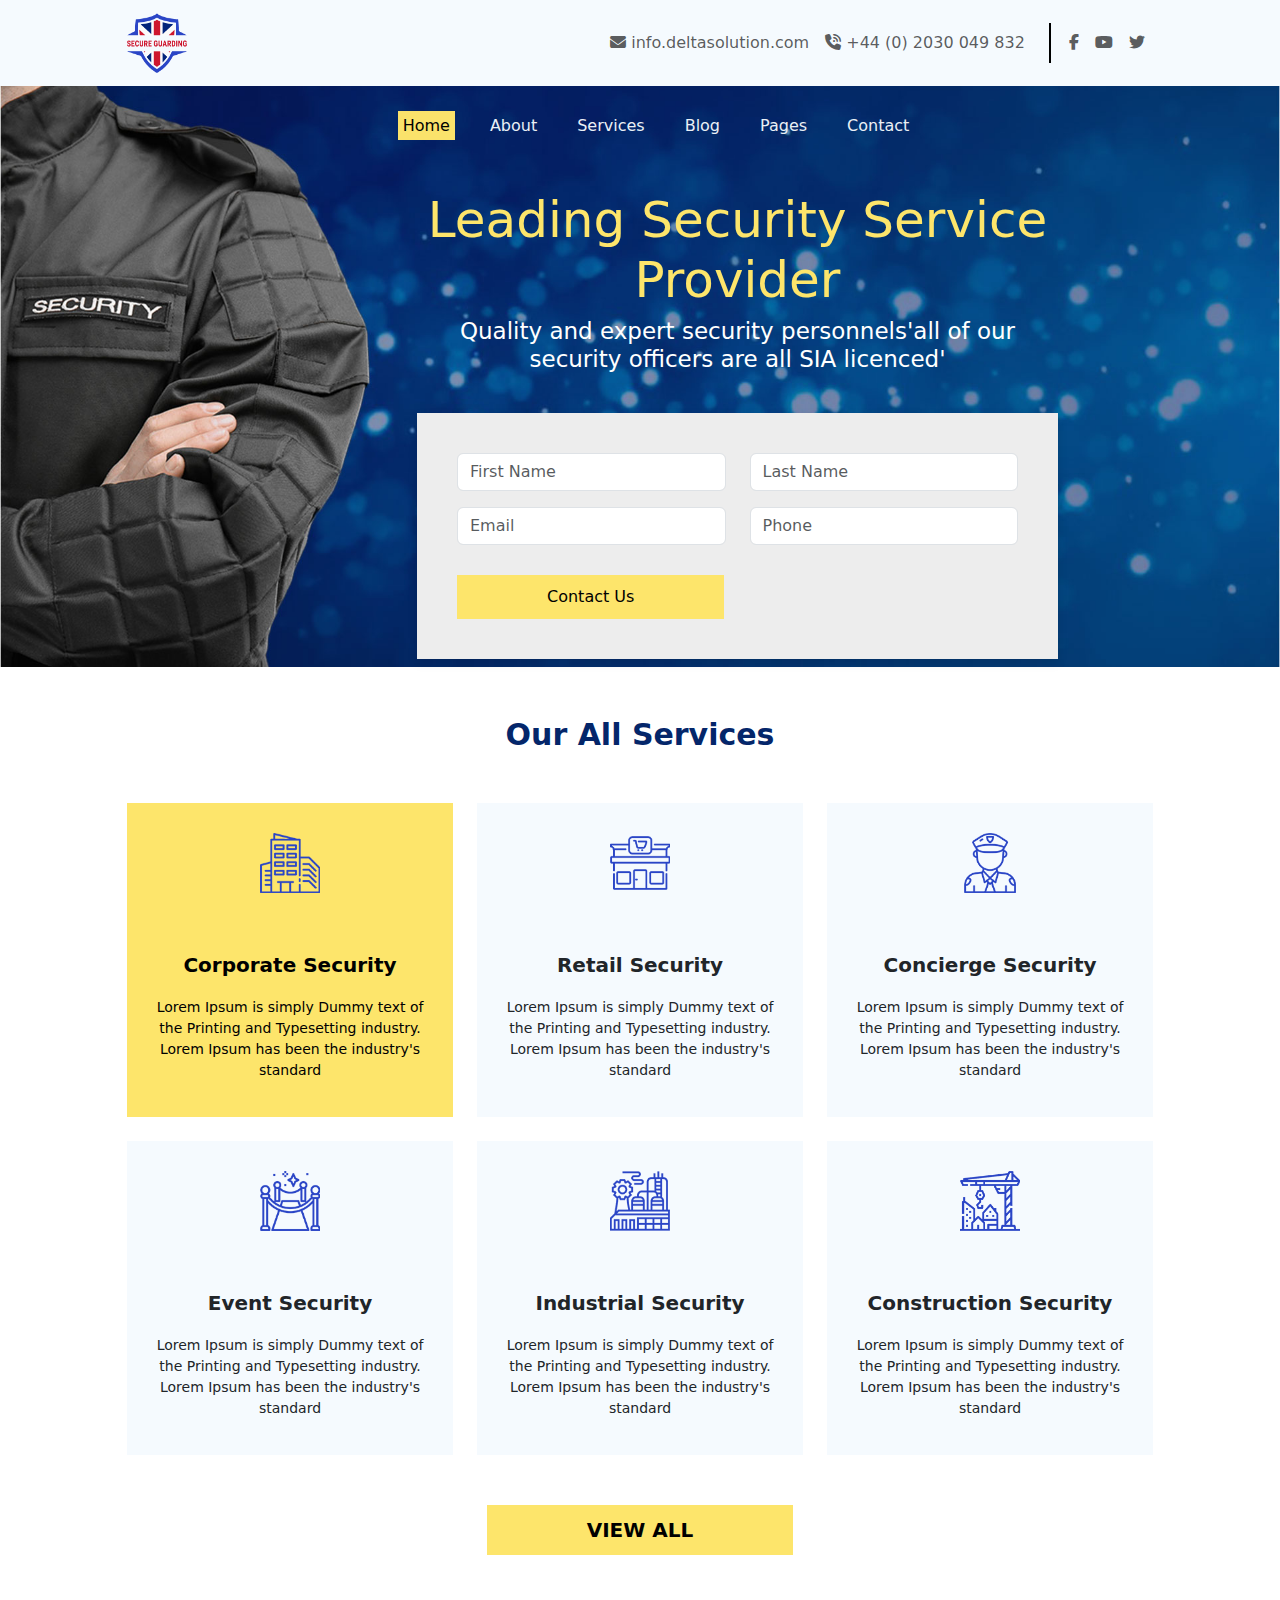
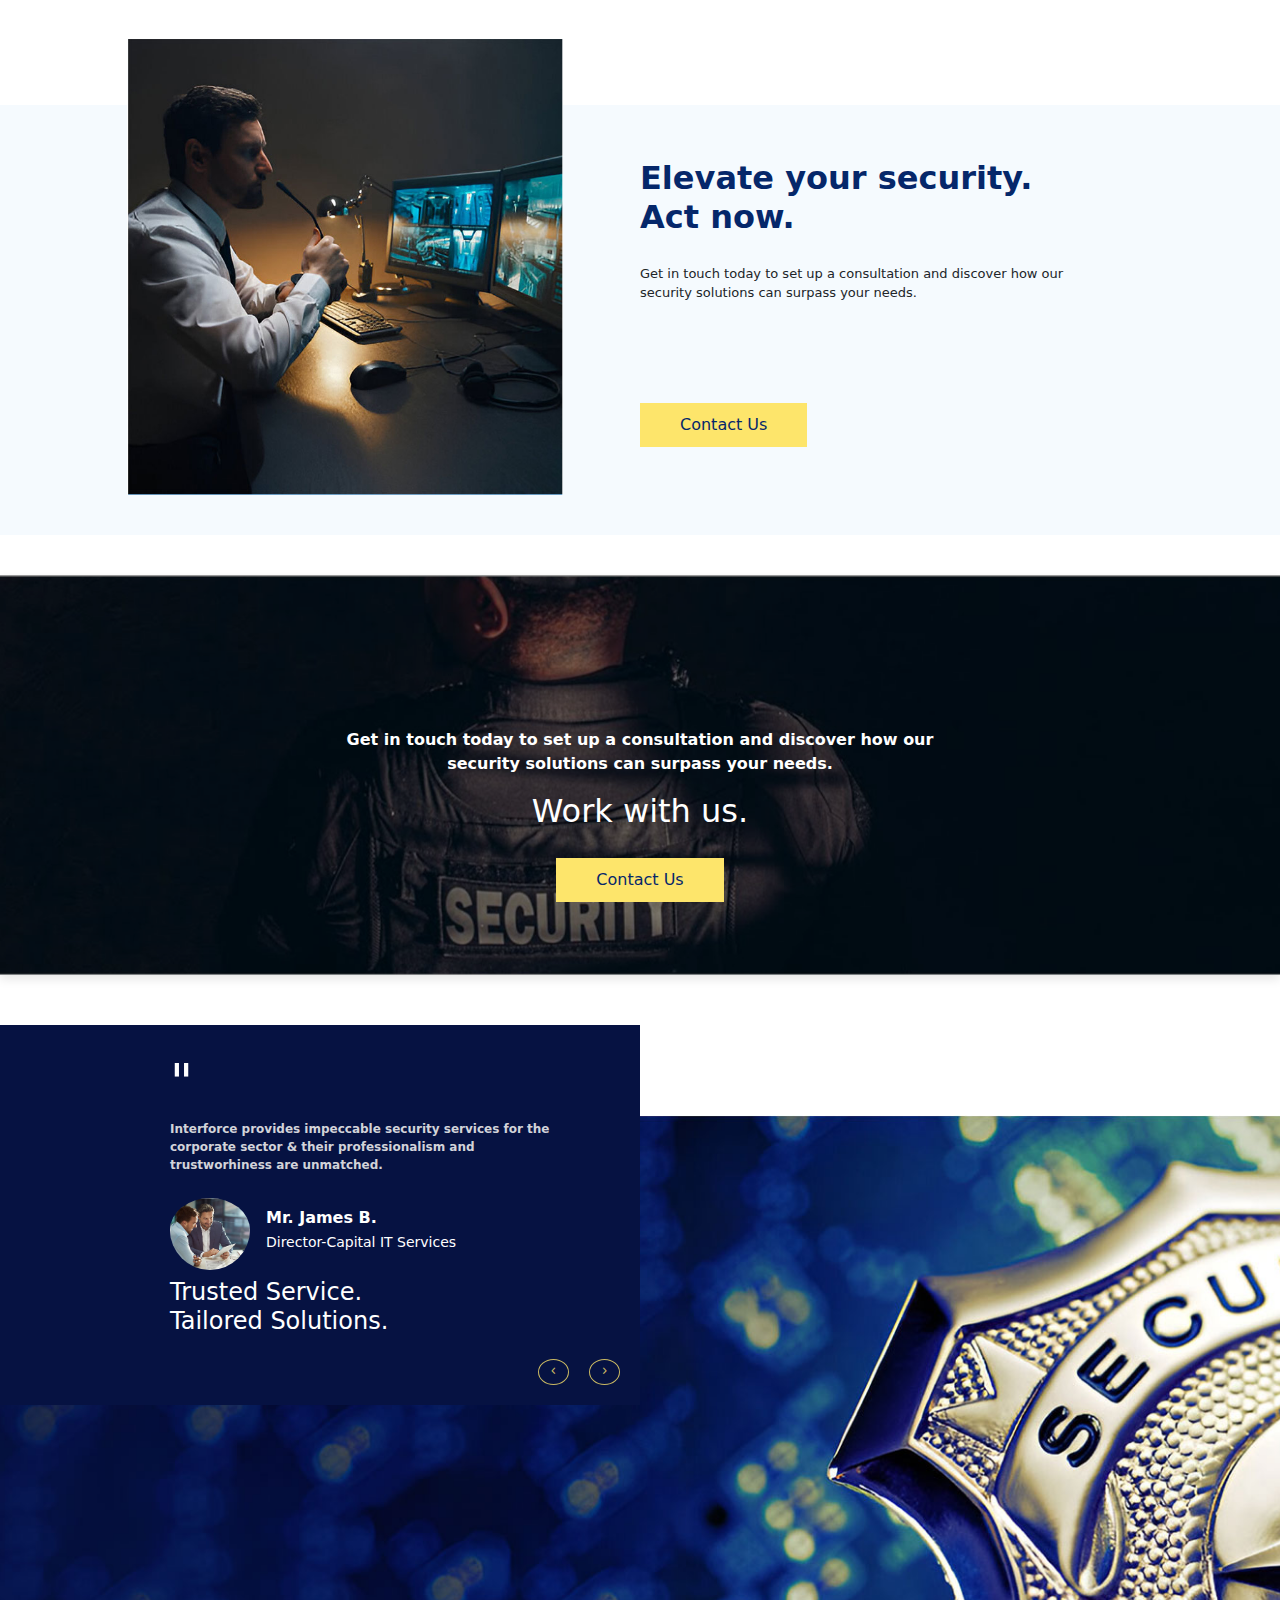
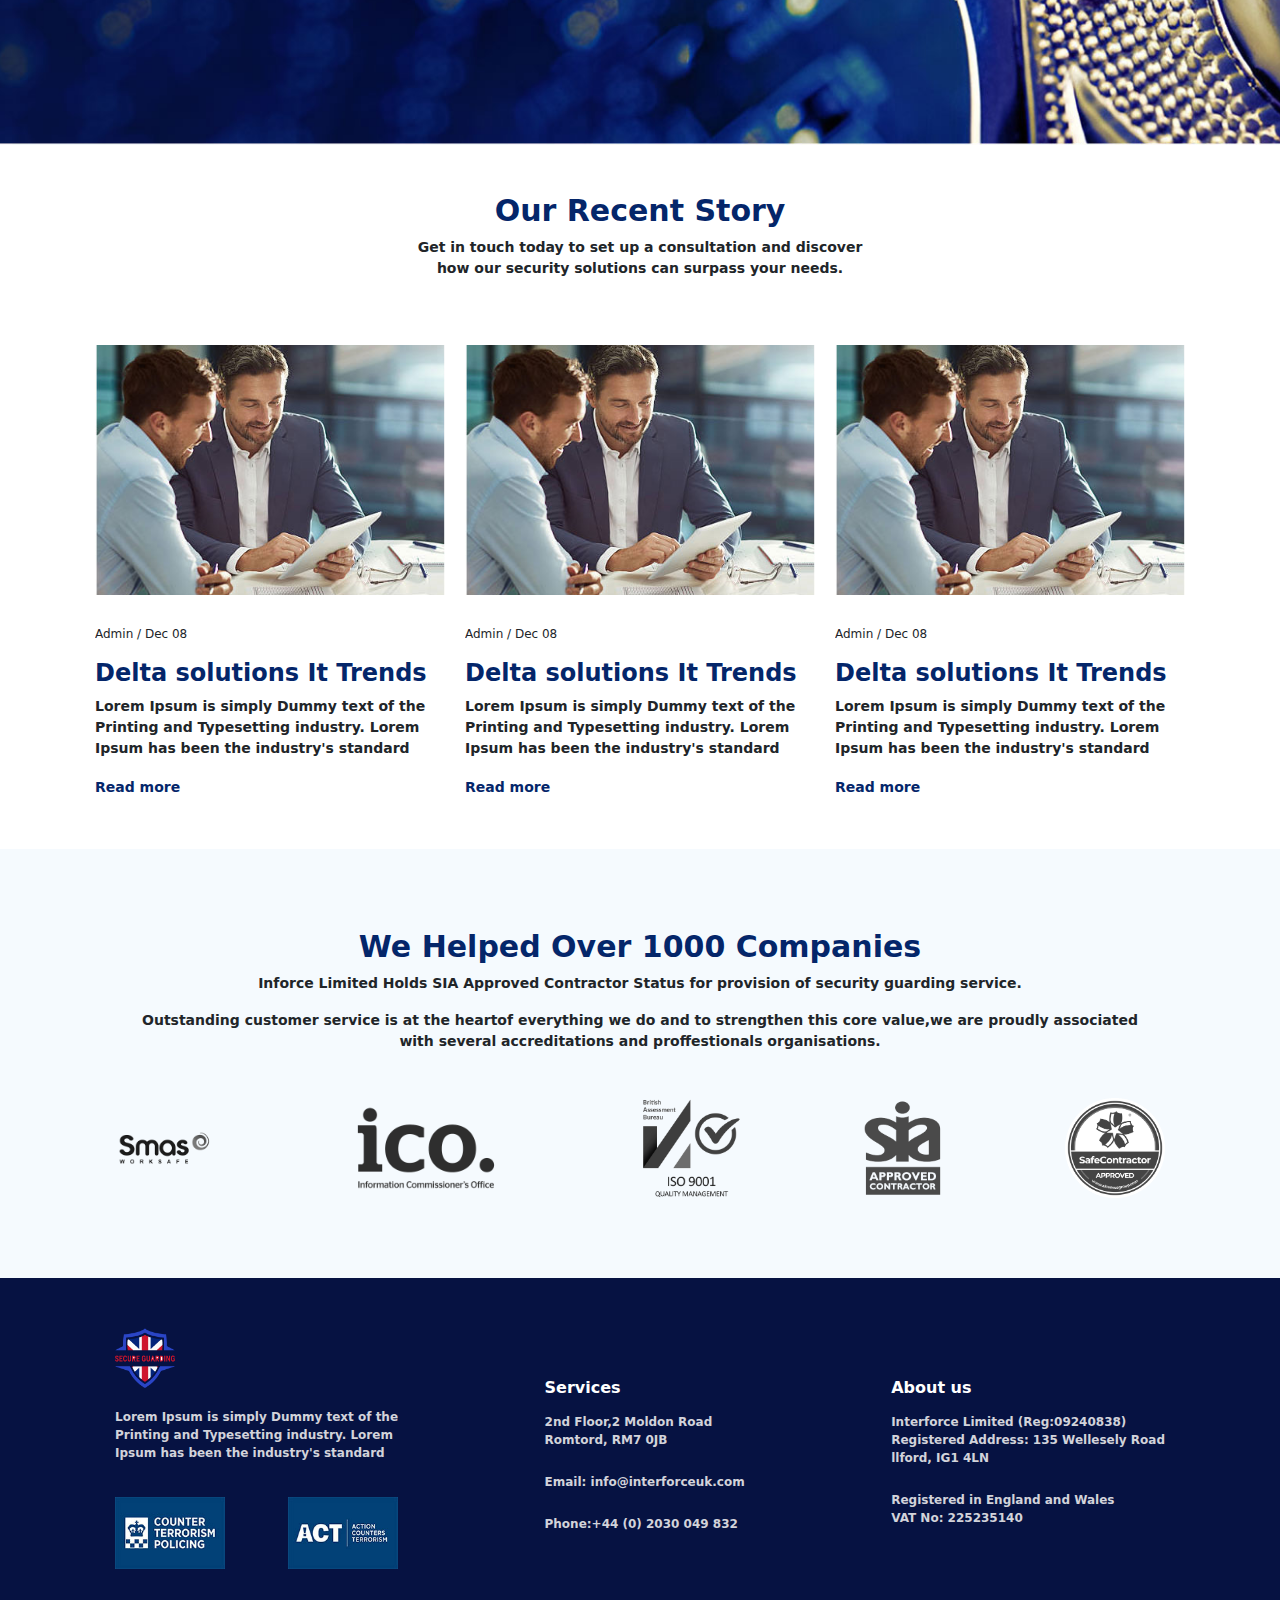
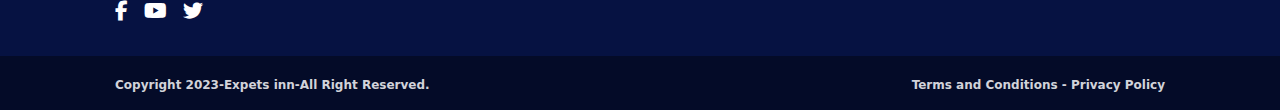
==== index.html @ 8d7f753b "Add files via upload" ====
<!DOCTYPE html>
<html lang="en">
<head>
    <meta charset="UTF-8">
    <meta name="viewport" content="width=device-width, initial-scale=1.0">
    <title>Centered Menu Navbar</title>
    <!-- Bootstrap CSS -->
    <link href="https://cdn.jsdelivr.net/npm/bootstrap@5.3.2/dist/css/bootstrap.min.css" rel="stylesheet">
    <!-- Font Awesome 6 CDN -->
    <link rel="stylesheet" href="https://cdnjs.cloudflare.com/ajax/libs/font-awesome/6.7.2/css/all.min.css" integrity="sha512-Evv84Mr4kqVGRNSgIGL/F/aIDqQb7xQ2vcrdIwxfjThSH8CSR7PBEakCr51Ck+w+/U6swU2Im1vVX0SVk9ABhg==" crossorigin="anonymous" referrerpolicy="no-referrer" />
    <link rel="stylesheet" href="security.css">

</head>
<body>
<div>
    <!-- ✅ 1st navbar with logo on the left and menu on the right -->
    <nav class="navbar navbar-expand-lg navbar-light " style="background-color: #F5FAFE;">
        <div class="container web-costum-container">
            <a class="navbar-brand" href="#">
                <img src="logo.png" alt="Logo" width="60" height="60">
            
            </a>

            <button class="navbar-toggler" type="button" data-bs-toggle="collapse" data-bs-target="#navbarRight"
                    aria-controls="navbarRight" aria-expanded="false" aria-label="Toggle navigation">
                <span class="navbar-toggler-icon"></span>
            </button>

            <div class="collapse navbar-collapse justify-content-end" id="navbarRight">
                <ul class="navbar-nav">
                    <li class="nav-item">
                        <a class="nav-link"><b><i class="fa fa-envelope"></i></b> info.deltasolution.com</a>
                    </li>
                    <li class="nav-item">
                        <a class="nav-link"><b><i class="fa-solid fa-phone-volume"></i></b> +44 (0) 2030 049 832</a>
                    </li>
                    <li class="nav-item">
                        <a class="nav-link" style="border-right:2px solid black;height:40px;"></a>
                    </li>
                    <li class="nav-item">
                        <a class="nav-link">&nbsp;&nbsp;<b><i class="fa-brands fa-facebook-f"></i></b></a>
                    </li>
                    <li class="nav-item">
                        <a class="nav-link"><b><i class="fa-brands fa-youtube"></i></b></a>
                    </li>
                    <li class="nav-item">
                        <a class="nav-link"><b><i class="fa-brands fa-twitter"></i></b></a>
                    </li>
                </ul>
            </div>
        </div>
    </nav>

    <!-- ✅ 2nd Navbar with center menu and custom spacing -->
    <div class="background">
        <nav class="navbar navbar-expand-lg custom-nav">
            <div class="container">
                <button class="navbar-toggler" type="button" data-bs-toggle="collapse" data-bs-target="#navbarCentered" 
                        aria-controls="navbarCentered" aria-expanded="false" aria-label="Toggle navigation">
                    <span class="navbar-toggler-icon"></span>
                </button>

                <div class="collapse navbar-collapse justify-content-center" id="navbarCentered">
                    <ul class="custom-navbar-nav d-flex flex-row">
                        <li class="custom-nav-item">
                            <a class="custom-nav-link active" href="#">Home</a>
                        </li>
                        <li class="custom-nav-item">
                            <a class="custom-nav-link" href="#">About</a>
                        </li>
                        <li class="custom-nav-item">
                            <a class="custom-nav-link" href="#">Services</a>
                        </li>
                        <li class="custom-nav-item">
                            <a class="custom-nav-link" href="#">Blog</a>
                        </li>
                        <li class="custom-nav-item">
                            <a class="custom-nav-link" href="#">Pages</a>
                        </li>
                        <li class="custom-nav-item">
                            <a class="custom-nav-link" href="#">Contact</a>
                        </li>
                    </ul>
                </div>
            </div>
        </nav>

        
        <div class="container py-2 ">
            <div class="row align-items-center">
                <!-- 📩 Contact Us Form Section -->
                 <div class="col-lg-3">

                 </div>
                <div class="col-lg-7" style="margin-left: 50px;">
                    <div class="">
                        <h2 class="form-heading">Leading Security Service <br>Provider</h2>
                        <h4 class="form-sub-heading">Quality and expert security personnels'all of our<br> 
                        security officers are all SIA licenced'</h4>
                        <div class="form-container">
                            <form id="contactForm">
                                <div class="row mb-3">
                                    <div class="col-md-6">
                                        
                                        <input type="text" class="form-control" id="firstName" placeholder="First Name" required>
                                    </div>
                                    <div class="col-md-6">
                                        
                                        <input type="text" class="form-control" id="lastName" placeholder="Last Name" required>
                                    </div>
                                </div>
                                <div class="row mb-3">
                                    <div class="col-md-6">
                                        
                                        <input type="email" class="form-control" id="email" placeholder="Email" required>
                                    </div>
                                    <div class="col-md-6">
                                        
                                        <input type="tel" class="form-control" id="phone" placeholder="Phone" required>
                                    </div>
                                </div>
                                <div class="cont-btn">
                                    <button type="submit" class="cont-btn-inner">Contact Us</button>
                                </div>
                            </form>
                        </div>
                    </div>
                    
                    <!-- Bootstrap JS -->
                    <script src="https://cdn.jsdelivr.net/npm/bootstrap@5.3.2/dist/js/bootstrap.bundle.min.js"></script>
                    
                    <!-- 🏃 JavaScript for form functionality -->
                    <script>
                        document.getElementById('contactForm').addEventListener('submit', function(event) {
                            event.preventDefault(); // Prevent page reload
                            const firstName = document.getElementById('firstName').value;
                            const lastName = document.getElementById('lastName').value;
                            const email = document.getElementById('email').value;
                            const phone = document.getElementById('phone').value;
                    
                            // 🌟 Log form data (this simulates form submission)
                            console.log("Form Submitted ✅");
                            console.log(`Name: ${firstName} ${lastName}`);
                            console.log(`Email: ${email}`);
                            console.log(`Phone: ${phone}`);
                    
                            // 🎉 Show confirmation (you can replace this with real submission logic)
                            alert(`Thank you, ${firstName}! Your message has been received.`);
                            this.reset(); // Clear form fields after submission
                        });
                    </script> 

            </div>
            </div>
        </div>


    </div>

        



    <!-- service section  -->

<section>
    <div class="container pb-4 web-costum-container">
        <h3 class="serve-title"> Our All Services</h3>
        <div class="row g-4">
            <div class="col-md-4">
                <div class="service-card orange-card">
                    <div class="service-icon-wrapper">
                        <img src="corproate.png" class="service-icon wp-image-9392" width="512" height="512" srcset="" sizes="(max-width: 512px) 100vw, 512px">
                    </div>
                    <h3>Corporate Security</h3>
                    <p>Lorem Ipsum is simply Dummy text of the Printing and Typesetting industry. Lorem Ipsum has been the industry's standard </p>
                    
                </div>
            </div>
            <div class="col-md-4">
                <div class="service-card ">
                    <div class="service-icon-wrapper">
                        <img src="retail.png" class="service-icon wp-image-9380" width="512" height="512" srcset="" sizes="(max-width: 512px) 100vw, 512px">
                    </div>
                    <h3>Retail Security</h3>
                    <p>Lorem Ipsum is simply Dummy text of the Printing and Typesetting industry. Lorem Ipsum has been the industry's standard </p>
                    
                </div>
            </div>
            <div class="col-md-4">
                <div class="service-card">
                    <div class="service-icon-wrapper">
                        <img src="conceirge-security.png" class="service-icon wp-image-9399" width="512" height="512" srcset="" sizes="(max-width: 512px) 100vw, 512px">
                    </div>
                    <h3>Concierge Security</h3>
                    <p>Lorem Ipsum is simply Dummy text of the Printing and Typesetting industry. Lorem Ipsum has been the industry's standard </p>
                    
                </div>
            </div>
            <div class="col-md-4">
                <div class="service-card ">
                    <div class="service-icon-wrapper">
                        <img src="event-security.png" class="service-icon wp-image-9391" width="512" height="512" srcset="" sizes="(max-width: 512px) 100vw, 512px">
                    </div>
                    <h3>Event Security</h3>
                    <p>Lorem Ipsum is simply Dummy text of the Printing and Typesetting industry. Lorem Ipsum has been the industry's standard </p>
                    
                </div>
            </div>
            <div class="col-md-4">
                <div class="service-card ">
                    <div class="service-icon-wrapper">
                        <img src="industry.png" class="service-icon wp-image-9398" width="512" height="512" srcset="" sizes="(max-width: 512px) 100vw, 512px">
                    </div>
                    <h3>Industrial Security</h3>
                    <p>Lorem Ipsum is simply Dummy text of the Printing and Typesetting industry. Lorem Ipsum has been the industry's standard </p>
                    
                </div>
            </div>
            <div class="col-md-4">
                <div class="service-card ">
                    <div class="service-icon-wrapper">
                        <img src="construction.png" class="service-icon wp-image-9388" width="512" height="512" srcset="" sizes="(max-width: 512px) 100vw, 512px">
                    </div>
                    <h3>Construction Security</h3>
                    <p>Lorem Ipsum is simply Dummy text of the Printing and Typesetting industry. Lorem Ipsum has been the industry's standard </p>
                    
                </div>
            </div>
                    <div class="text-center veiw-btn">
            <button class="veiw-btn-inner ">VIEW ALL</button>
        </div>
    </div>
    
</section>

<!--2nd contact us -->
<section>
    <div class="section-holder ">
        <div class="container mycontainer web-costum-container">
            <div class="col-lg-6 my-col">
                <img class="elevate-img" src="elevate.jpg" alt="Elevate Image">
            </div>
            <div class="col-lg-6 my-col text-content">
                <h2>Elevate your security. <br> Act now.</h2>
                <p class="sub-title" >Get in touch today to set up a consultation and discover how our<br> security solutions can surpass your needs.  </p>
               <div class="btn-cont-us">
                <button type="submit" class="btn-cont-us-inner">Contact Us</button>
               </div>
            </div>
        </div>
    </div>
</section>

<!--3rd contact us banner  -->


       
<section class="cont-section">
    <div class="background-div">
        <div class="text-overlay">
            <p class="work-title" >Get in touch today to set up a consultation and discover how our<br> security solutions can surpass your needs.  </p>
            <h2>Work with us.</h2>
            <div class="btn-work">
             <button type="submit" class="btn-work-inner">Contact Us</button>
            </div>
        </div>
    </div>
</section>


<section class="card-section">
    <div class="content-box ">
        <div style="padding-left: 150px;">
            <p class="content-heading">"
            </p>
        <p class="content-sub-heading" id="heading">
            Interforce provides impeccable security services for the <br> corporate sector & their professionalism and <br> trustworhiness are unmatched.
       
        </p>
        <div class="d-flex">
        <img src="blog-1.jpg" width="80" height="80" style="border-radius: 50%;" class="pt-2">
        <p class="pt-3 px-3 text-white"><strong>Mr. James B.</strong> <br> <small>Director-Capital IT Services </small></p> 
        </div>
        <h4 id="text" class="text-white pt-2"> Trusted Service. <br> Tailored Solutions.</h4>
    </div>
        <div class="nav-buttons">
            <button onclick="prevContent()" class="btn"> <i class="fa fa-angle-left"></i>
            </button>
            <button onclick="nextContent()" class="btn"><i class="fa fa-angle-right"></i>
            </button>
        </div>
    </div>
</section>



<script>
    const contentData = [
        { title: "Interforce provides impeccable security services for the \n corporate sector & their professionalism and \n trustworhiness are unmatched",
         description: "Trusted Service. \n Tailored Solutions." },
        { title: "Interforce provides impeccable security services for the \n corporate sector & their professionalism and \n trustworhiness are unmatched",
         description: "Trusted Service. \n Tailored Solutions." },
        { title: "Interforce provides impeccable security services for the \n corporate sector & their professionalism and \n trustworhiness are unmatched",
         description:  "Trusted Service. \n Tailored Solutions." }
    ];

    let index = 0;

    function updateContent() {
        document.getElementById("heading").innerText = contentData[index].title;
        document.getElementById("text").innerText = contentData[index].description;
    }

    function nextContent() {
        index = (index + 1) % contentData.length;
        updateContent();
    }

    function prevContent() {
        index = (index - 1 + contentData.length) % contentData.length;
        updateContent();
    }
</script>

<!-- our blogs -->
<section class=" pt-5 web-costum-container">
    <h2 class="blog-title">Our Recent Story</h2> 
    <p class="blog-sub-heading">Get in touch today to set up a consultation and discover <br> how our security solutions can surpass your needs.</p> 
    
    <div class="card-container">
        <div class="card col-lg-4">
            <img src="blog-1.jpg" alt="Image 1">
            <div class="card-content">
                <p class="blog-date">Admin / Dec 08</p>
                <h5 class="blog-sub-title">Delta solutions It Trends</h5>
                <p class="bolg-text">Lorem Ipsum is simply Dummy text of the <br>Printing and Typesetting industry. Lorem <br>Ipsum has been the industry's standard </p>
                   
                <div>
                    <a class="read-more" href=""> Read more</a>
                </div>
            </div>
        </div>
        
        <div class="card col-lg-4">
            <img src="blog-1.jpg" alt="Image 1">
            <div class="card-content">
                <p class="blog-date">Admin / Dec 08</p>
                <h5 class="blog-sub-title">Delta solutions It Trends</h5>
                <p class="bolg-text">Lorem Ipsum is simply Dummy text of the <br>Printing and Typesetting industry. Lorem <br>Ipsum has been the industry's standard </p>
                   
                <div>
                    <a class="read-more" href=""> Read more</a>
                </div>
            </div>
        </div>

        <div class="card col-lg-4">
            <img src="blog-1.jpg" alt="Image 1">
            <div class="card-content">
                <p class="blog-date">Admin / Dec 08</p>
                <h5 class="blog-sub-title">Delta solutions It Trends</h5>
                <p class="bolg-text">Lorem Ipsum is simply Dummy text of the <br>Printing and Typesetting industry. Lorem <br>Ipsum has been the industry's standard </p>
                   
                <div>
                    <a class="read-more" href=""> Read more</a>
                </div>
            </div>
        </div>

    </div>
</section>






<!-- Helped Companies -->

<section class="company-container">
    <div class="web-costum-container">
    <h2 class="blog-title">We Helped Over 1000 Companies</h2> 
    <p class="blog-sub-heading">Inforce Limited Holds SIA Approved Contractor Status for provision of security guarding service.</p> 
    <p class="bolg-text">Outstanding customer service is at the heartof everything we do and to strengthen this core value,we are proudly associated<br>
    with several accreditations and proffestionals organisations.
    </p>

    <div class="img-sec" >
<div class="">
 <img src="smas-worksafe.png" class="company-img">
</div>
<div class="">
    <img src="information-commissioners-office-ico-logo (1).png" class="company-img">
   </div>
   <div class="">
    <img src="rs=w_1280.webp" class="company-img">
   </div>
   <div class="">
    <img src="sia-logo-so-secure-236x300.png" class="company-img">
   </div>
   <div class="">
    <img src="Seal-Colour-Alcumus-SafeContractor.png" class="company-img">
   </div>

    </div>
</div>
</section>

<footer class="">
    <div class="footer-container">
    <div class="footer-content web-costum-container">
      <div class="">
       <img src="logo.png" width="60" height="60">
       <p class="footer-text">Lorem Ipsum is simply Dummy text of the <br>Printing and Typesetting industry. Lorem <br>Ipsum has been the industry's standard </p>
       <div class="d-flex flex-wrap justify-content-between">
        <img src="certifacte-1.jpg" style="object-fit: contain;" width="110" height="110">
        <img src="certifacte-2.jpg" style="object-fit: contain;" width="110" height="110">

       </div>
       
                             
        <div class="d-flex gap-3  mt-2  justify-content-start social-img">
            <a href="#" class="text-white "><i class="fab fa-facebook-f"></i></a>
            <a href="#" class="text-white "><i class="fab fa-youtube"></i></a>
            <a href="#" class="text-white "><i class="fab fa-twitter"></i></a>
            
        </div>
             
       
    </div>

    <div class="">
        <h3 class="footer-headings">Services</h3>
        <div class="footer-list pt-2 footer-text">
            <p>2nd Floor,2 Moldon Road
                <br>Romtord, RM7 0JB
            </p>
            <p class="pt-2">Email: info@interforceuk.com</p>
            <p class="pt-2">Phone:+44 (0) 2030 049 832</p>
        </div>
    </div>

    <div class="">
        <h3 class="footer-headings">About us</h3>
        <div class="footer-list footer-text pt-2">
            <p>Interforce Limited (Reg:09240838) <br>Registered Address: 135 Wellesely Road
                <br>llford, IG1 4LN
            </p>
            <p class="pt-2">Registered in England and Wales <br> VAT No: 225235140 
            </p>
            
        </div>
    </div>

    </div>
    </div>
    <div class="copyright-container">
    <div class="copyright-content web-costum-container">
     <div class="footer-text">
        <p>Copyright 2023-Expets inn-All Right Reserved.</p>
     </div>
     <div class="footer-text">
        <p>Terms and Conditions - Privacy Policy</p>
     </div>
    </div>
</div>
</footer>


    <!-- Bootstrap JS -->
    <script src="https://cdn.jsdelivr.net/npm/bootstrap@5.3.2/dist/js/bootstrap.bundle.min.js"></script>
</div>
</body>
</html>
---- security.css ----
.web-costum-container {
    max-width: 1050px; /* Ya jitni width chahiye */
    margin: 0 auto; /* Center karne ke liye */
     /* Thoda andar ka padding */
}
/* 🌄 Background image for section */
.background {
    background-image: url('bg-img.jpg'); /* 🌄 Replace with your image URL */
   
    background-size: cover;
    background-position: center;
    background-repeat: no-repeat;
    position: relative;
}

/* 🔍 Custom transparent navbar */
.custom-nav {
    background-color: rgba(255, 255, 255, 0); /* Completely transparent */
    transition: background-color 0.5s ease;
}

/* 🌟 Custom menu spacing and styling */
.custom-navbar-nav .custom-nav-item {
    margin: 20px 5px; /* ✅ Increased gap between menu items */
    text-decoration: none;
    list-style: none;
}

.custom-navbar-nav .custom-nav-link {
    color:#EAF0F6 !important;
    font-weight: 500;
    font-size: 16px;
    margin: 0px 10px;
    padding: 5px 5px; /* 🖼️ Padding for proper box shape */
     /* 💎 Rounded corners for box shape */
    transition: background-color 0.3s, color 0.3s;
    text-decoration: none;
    list-style: none;
}

/* 💡 Active menu item highlight */
.custom-navbar-nav .custom-nav-link.active {
    background-color:#FAE26B; /* 💛 Yellow background */
    color: black !important;
    
}


.serve-title{
    color: #04266A;
    margin: 50px 0px;
    text-align: center;
    font-size: 30px;
    font-weight: 700;
}
.stats-card {
            border-radius: 10px;
            padding: 10px 20px;
            color: white;
            margin: 10px 0;
            box-shadow: 0 2px 4px rgba(0,0,0,0.1);
        }
        .service-card {
            background:#F5FAFE;
            
            padding: 20px;
            /* box-shadow: 0 2px 15px rgba(0,0,0,0.08); */
            min-height: 100%;
        }
        .service-card h3{
            font-size: 20px;
            text-align: center;
            margin-top:50px ;
            margin-bottom: 20px;
            font-weight: 700;
        }
        .service-card p{
         font-size: 14px;
         text-align: center;

        }
       
     .service-icon-wrapper {
    width: 80px;
    height: 80px;
    padding: 0px;
    display: flex;
    align-items: center;
    justify-content: center;
    margin: 0px auto;
}

.service-icon {
    width: 60px;
    height:60px;
    object-fit: contain;
    
}
        .orange-card {
            background:#FDE56B;
            color: black;
        }
        .orange-card .service-icon {
            color: white;
        }
        .veiw-btn {
            margin:50px 0px;
            
        }
        .veiw-btn-inner{
            background-color:#FDE56B;
            padding: 10px 100px;
            border: none;
            color: black;
            font-size:20px;
            font-weight: 700;

        }
        .form-container {
            background-color:#EDEDED;
            padding: 40px;

            box-shadow: 0 4px 10px rgba(0, 0, 0, 0.1);
        }
        .form-heading{
            color: #FDE56B;
            text-align: center;
            font-size: 50px;
        }
        .form-sub-heading{
            color:white;
            text-align: center;
            font-size: 23px;margin-bottom: 40px;
        }
        .cont-btn{
            margin-top: 30px;
        }
        .cont-btn-inner{
            background-color:#FDE56B;
            padding: 10px 90px;
            border: none;
            color: black;
            font-size:16px;
            font-weight: 500;

        }       
        .section-holder {
            background: linear-gradient(
                to bottom,
                white 0%, white 15%,    /* Top white section */
                #F5FAFE 15%, #F5FAFE 100% /* Sky blue section */
            );
            padding: 50px 0px 0px 0px;
            position: relative;
        }

        .mycontainer {
            display: flex;
            flex-wrap: wrap;
            align-items: flex-start;
            position: relative;
        }

        .my-col {
            flex: 0 0 50%;
            max-width: 50%;
            position: relative;
        }

        .elevate-img {
            width: 85%;
            position: relative;
            top: -40px; /* Adjust this value to control how much image overlaps the white section */
            z-index: 2;
        }

        .text-content {
            padding: 80px 40px 0px 0px; /* Adjust top padding to align text with sky blue section */
        }

        .text-content h2 {
            font-size: 2rem;
            color:#05276A;
            line-height: 1.2;
            font-weight: 700;
            
        }
        .sub-title {
        font-size: 13px;
        padding-top:20px ;
        }

        .btn-cont-us{
            margin-top: 100px;
        }
        .btn-cont-us-inner{
            background-color:#FDE56B;
            padding: 10px 40px;
            border: none;
            color: #05276A;
            font-size:16px;
            font-weight: 500;

        }
        .cont-section {
            padding: 40px 0; /* 40px margin from top and bottom of section */
        }

        .background-div {
            position: relative;
            background-image: url('work-with-us.jpg'); /* Replace with your image path */
            background-size: cover;
            background-position: center;
            background-repeat: no-repeat;
            height: 400px; /* Adjust height as needed */
            
            box-shadow: 0 4px 10px rgba(0, 0, 0, 0.1); /* Optional shadow */
            display: flex;
            align-items: center;
            justify-content: center;
            overflow: hidden;
        }

        .background-div::after {
            content: "";
            position: absolute;
            top: 0;
            left: 0;
            width: 100%;
            height: 100%;
            background: rgba(0, 0, 0, 0.4); /* Dark overlay for better text visibility */
        }

        .text-overlay {
            position: relative;
            color: white;
            font-size: 2rem;
            font-weight: bold;
            text-align: center;
            z-index: 1;
        }

        @media (max-width: 768px) {
            .background-div {
                height: 250px;
            }
            .text-overlay {
                font-size: 1.5rem;
            }
        }
        .text-content h2 {
            font-size: 2rem;
            color:#05276A;
            line-height: 1.2;
            font-weight: 700;
            
        }
        .work-title {
        font-size: 16px;
        padding-top:80px ;
        }

        .btn-work{
            margin-top: 20px;
        }
        .btn-work-inner{
            background-color:#FDE56B;
            padding: 10px 40px;
            border: none;
            color: #05276A;
            font-size:16px;
            font-weight: 500;

        }
        .card-section {
        margin-top:100px;
        position: relative;
        width: 100%;
        height: 70vh;
        display: flex;
        align-items: center;
        justify-content: flex-start;
        background: url('security-banner-testimonials.jpg') no-repeat center center/cover;
    }
    .content-box {
        position: absolute;
        
        background: white;
        padding: 20px;
        top: -90px;
        width: 50%;
        height: 380px;
        background-color: #061242;
        display: flex;
        flex-direction: column;
        justify-content: space-between;
    }
    .content-heading{
        color:white;
        font-size: 50px;
        margin: 0px;
        padding: 0px;
        
    }
    .nav-buttons {
        display: flex;
        justify-content:end;
        gap: 20px;
    }
    .btn {
        background:#061242;
        color:#CBBA63;
        cursor: pointer;
        border-radius:50%;
        border: 1px solid #CBBA63 ;
        font-size: 8px;
    }
    
    .content-sub-heading{
        font-size: 12px;
        font-weight: 600;
        color: #D2D3D9;
    }

/* blogs */

.card-container {
        display: flex;
        justify-content: center;
        gap: 20px;
        padding: 50px 0px 50px 0px;

    }
    .card {
        
        border: none;
        overflow: hidden;
        border-radius: 0px;
    }
    .card img {
        width: 100%;
        height:250px;
        object-fit: cover;
    }
   
    .blog-title{
        color: #04266A;
        
        text-align: center;
        font-size: 30px;
        font-weight: 700;
    }
    .blog-sub-heading{
        font-size: 14px;
        text-align: center;
        font-weight: 700;
    }
    .blog-date{
        font-size: 12px;
        margin-top: 30px;

    }
    .blog-sub-title{
        color: #04266A;
        font-size: 24px;
        font-weight: 700;
    }
    .bolg-text{
font-size: 14px;
font-weight: 600;
padding-bottom: 0px;

    }
    .read-more{
       color:#04266A ;
       text-decoration: none;
       font-weight:700;
       font-size: 14px;
           }
           .company-container{
        padding: 80px 0px;
        text-align: center;
        background-color: #F5FAFE;
        
    }

    /* helped company */
    .company-img{
        width:100%;
        height:100px;
        object-fit: contain;
        
    }
    .img-sec{
display: flex;
flex-wrap: wrap;
justify-content: space-between;
gap: 100px;
padding-top:30px;
    }


/* footer */

.footer-container{
        background-color:#061242;
    }
    .footer-content{
        padding: 50px 0px 30px 0px;
       
     display: flex;
     justify-content: space-between;
     flex-wrap: wrap;
     
    }
    .footer-text{
        font-size: 12px;
        color:#D2D3DA;
        font-weight: 600;
        padding-top: 20px;
    }
    
    .social-img a {
    color: white; /* Default color */
    font-size: 20px; /* Adjust size if needed */
    transition: color 0.3s ease-in-out, transform 0.2s ease-in-out;
}

.social-img a:hover {
    color:#FDD302 !important; /* Change to any color you like */
    transform: scale(1.2); /* Slightly enlarge on hover */
}
.footer-headings{
    font-size: 16px;
    color: white;
    font-weight:600;
    padding-top: 50px;
}


.copyright-container{
        background-color:#040B28;
    }
    .copyright-content{
        
     display: flex;
     justify-content: space-between;
     flex-wrap: wrap;
     
    }
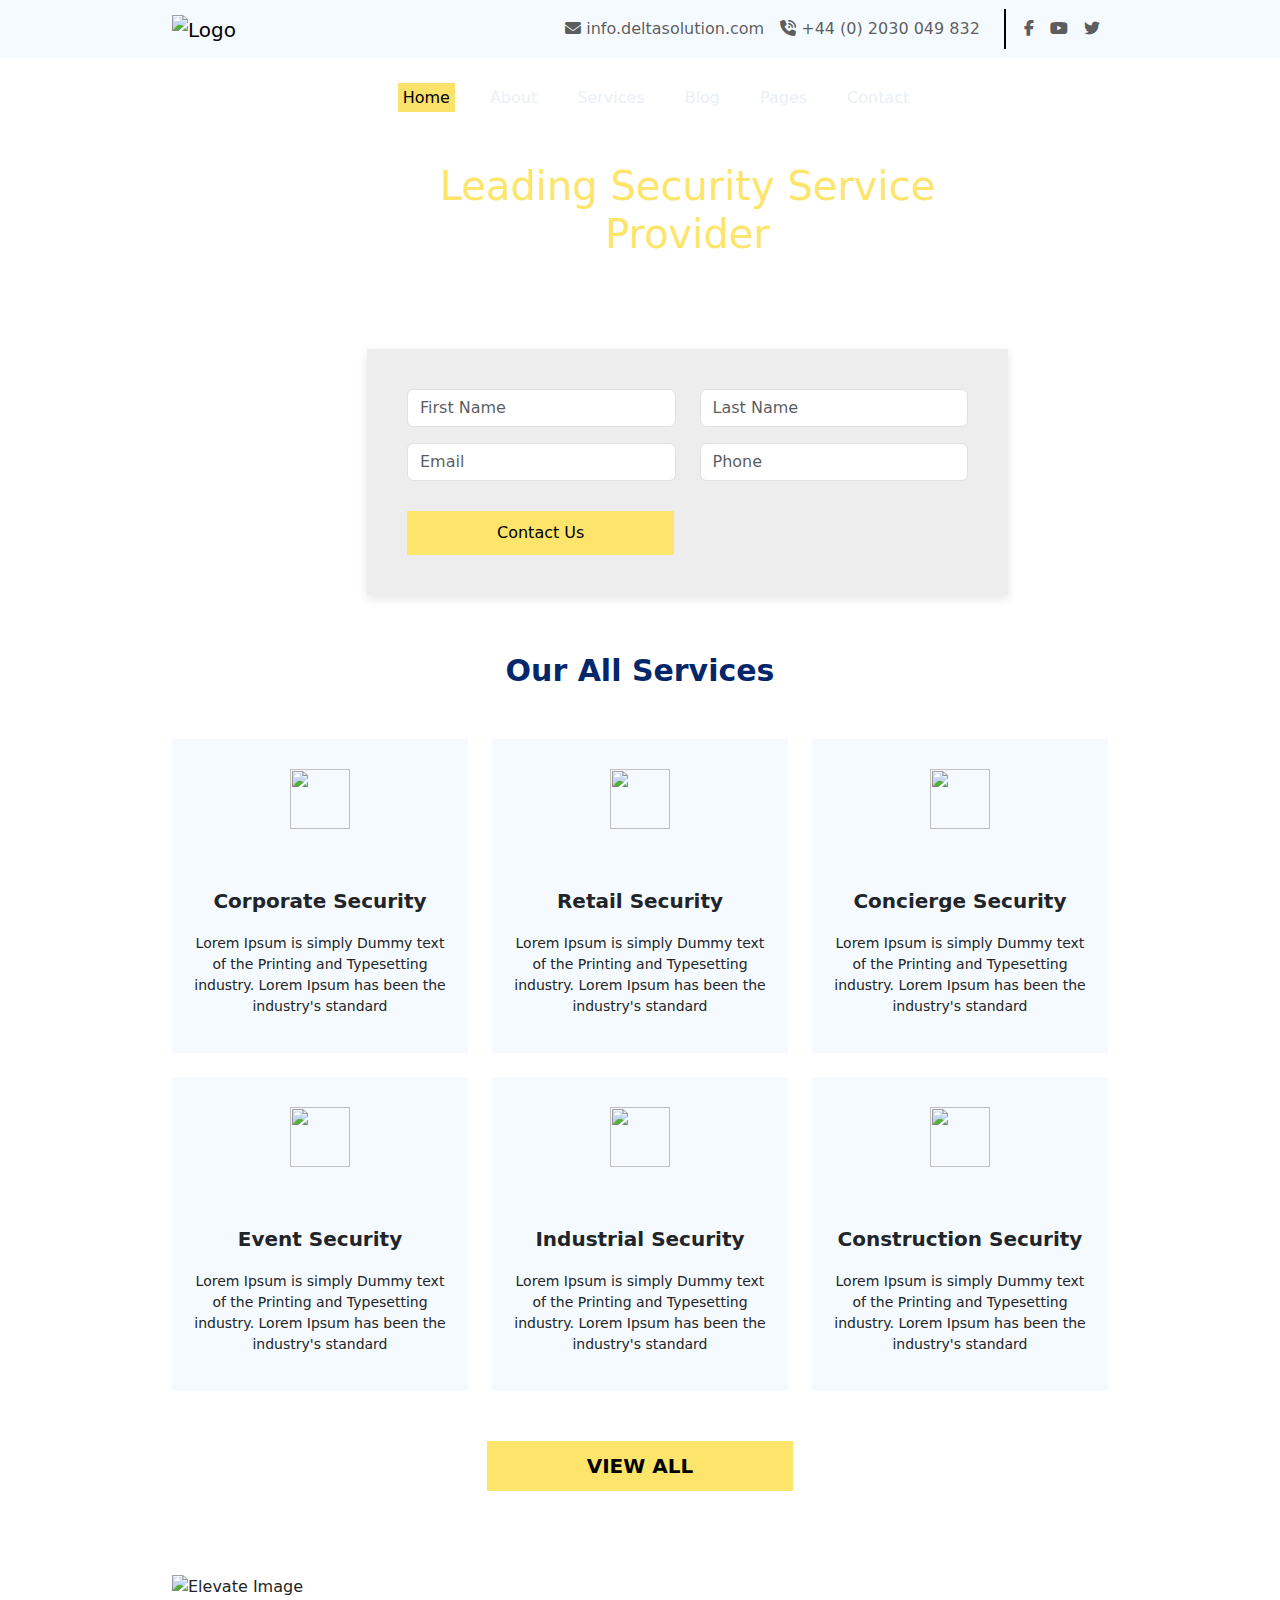
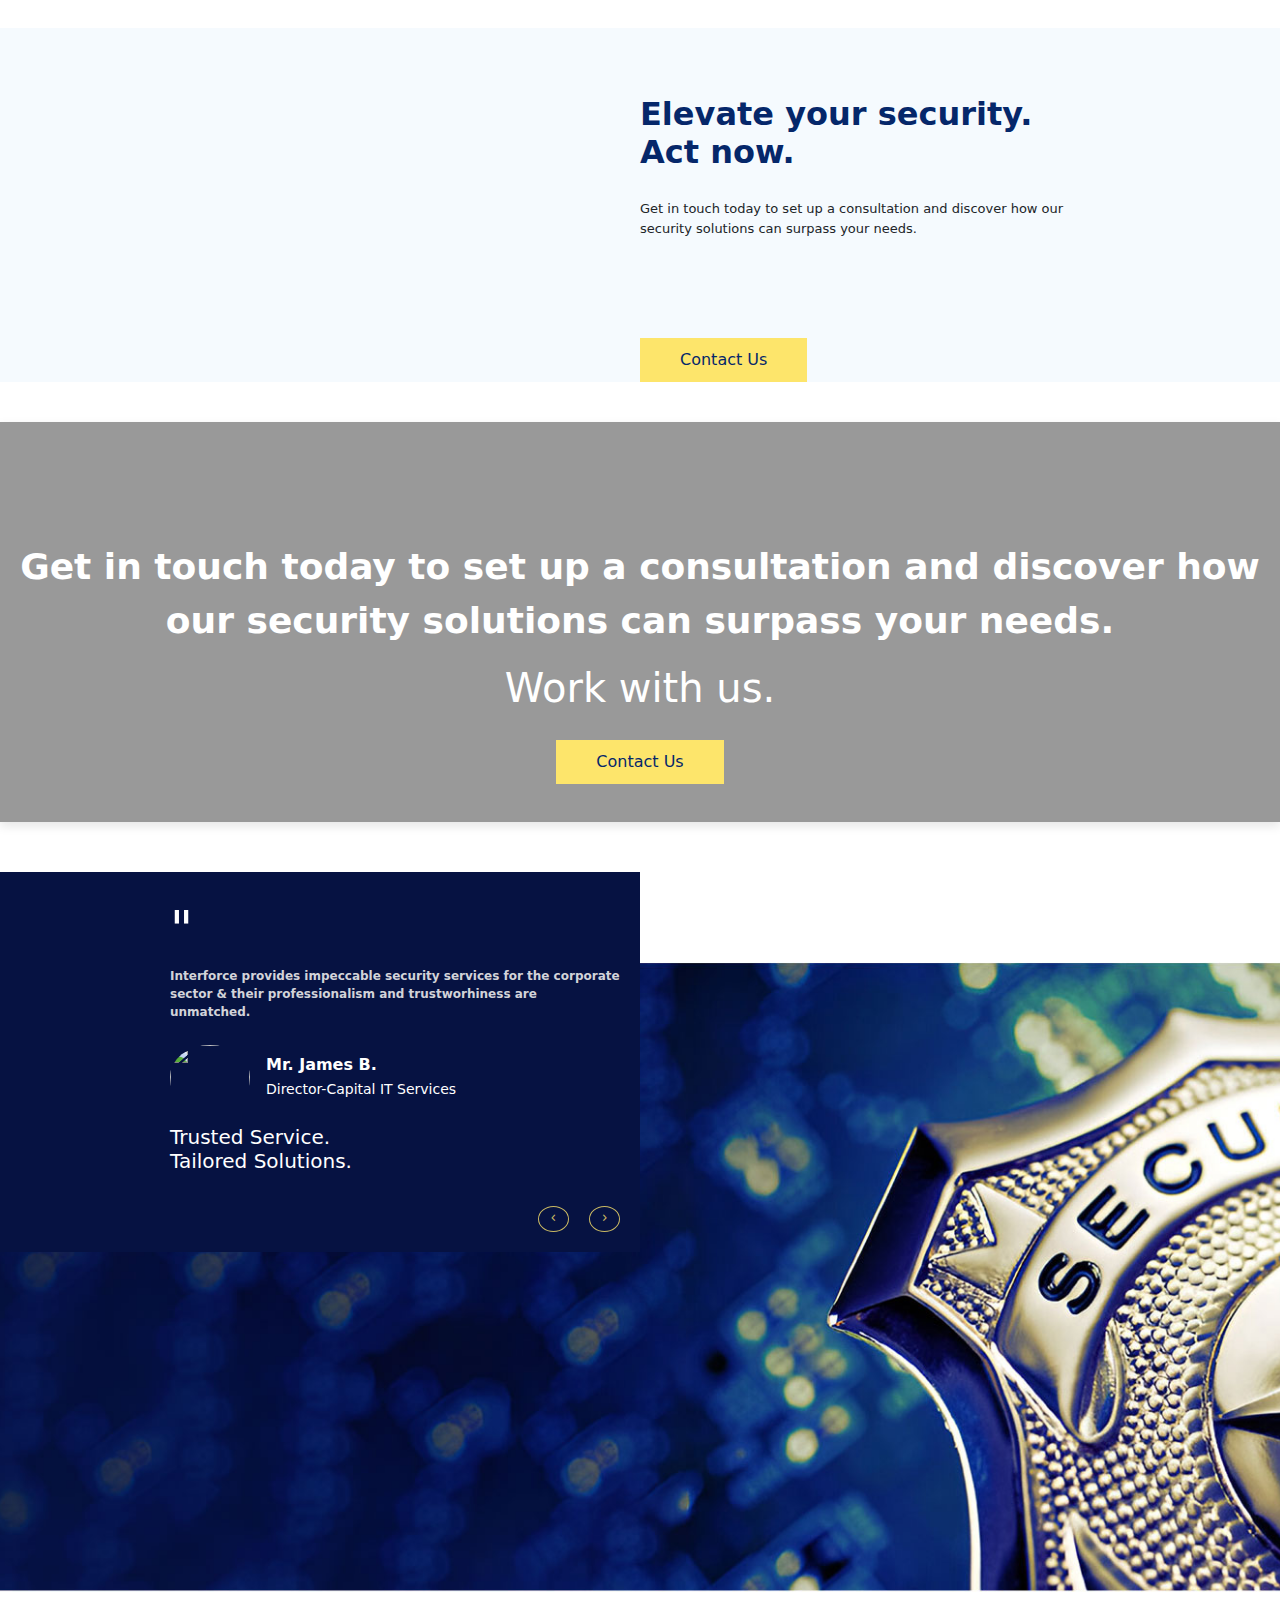
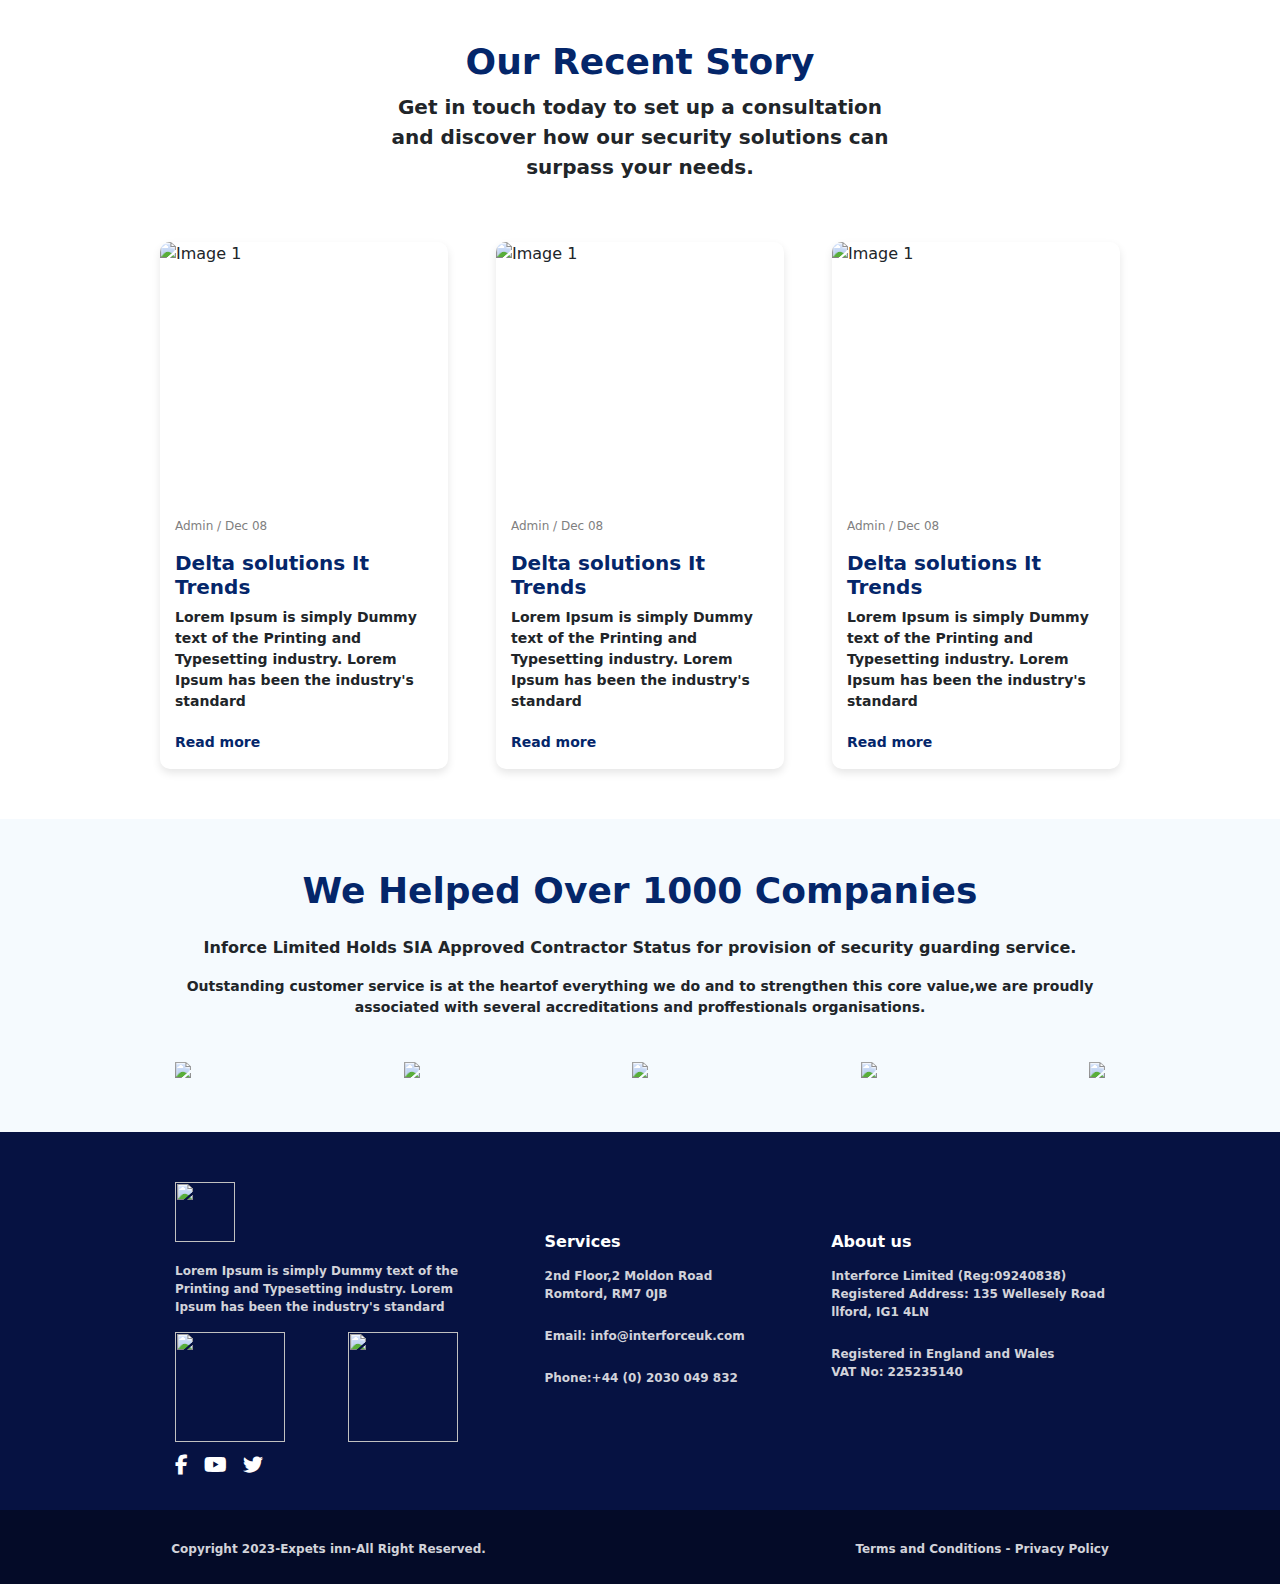
==== commit 2ba10a74: "Add files via upload" ====
--- a/index.html
+++ b/index.html
@@ -17,7 +17,7 @@
     <nav class="navbar navbar-expand-lg navbar-light " style="background-color: #F5FAFE;">
         <div class="container web-costum-container">
             <a class="navbar-brand" href="#">
-                <img src="logo.png" alt="Logo" width="60" height="60">
+                <img src="images/logo.png" alt="Logo" width="60" height="60">
             
             </a>
 
@@ -63,22 +63,22 @@
                 <div class="collapse navbar-collapse justify-content-center" id="navbarCentered">
                     <ul class="custom-navbar-nav d-flex flex-row">
                         <li class="custom-nav-item">
-                            <a class="custom-nav-link active" href="#">Home</a>
+                            <a class="custom-nav-link active" href="index.html#">Home</a>
                         </li>
                         <li class="custom-nav-item">
-                            <a class="custom-nav-link" href="#">About</a>
+                            <a class="custom-nav-link" href="about.html">About</a>
                         </li>
                         <li class="custom-nav-item">
-                            <a class="custom-nav-link" href="#">Services</a>
+                            <a class="custom-nav-link" href="services.html">Services</a>
                         </li>
                         <li class="custom-nav-item">
-                            <a class="custom-nav-link" href="#">Blog</a>
+                            <a class="custom-nav-link" href="blog.html">Blog</a>
                         </li>
                         <li class="custom-nav-item">
-                            <a class="custom-nav-link" href="#">Pages</a>
+                            <a class="custom-nav-link" href="corporate.html">Pages</a>
                         </li>
                         <li class="custom-nav-item">
-                            <a class="custom-nav-link" href="#">Contact</a>
+                            <a class="custom-nav-link" href="contact.html">Contact</a>
                         </li>
                     </ul>
                 </div>
@@ -92,7 +92,7 @@
                  <div class="col-lg-3">
 
                  </div>
-                <div class="col-lg-7" style="margin-left: 50px;">
+                <div class=" box-holder col-lg-7">
                     <div class="">
                         <h2 class="form-heading">Leading Security Service <br>Provider</h2>
                         <h4 class="form-sub-heading">Quality and expert security personnels'all of our<br> 
@@ -100,21 +100,21 @@
                         <div class="form-container">
                             <form id="contactForm">
                                 <div class="row mb-3">
-                                    <div class="col-md-6">
+                                    <div class="col-md-6 col-6">
                                         
                                         <input type="text" class="form-control" id="firstName" placeholder="First Name" required>
                                     </div>
-                                    <div class="col-md-6">
+                                    <div class="col-md-6 col-6 ">
                                         
                                         <input type="text" class="form-control" id="lastName" placeholder="Last Name" required>
                                     </div>
                                 </div>
                                 <div class="row mb-3">
-                                    <div class="col-md-6">
+                                    <div class="col-md-6 col-6">
                                         
                                         <input type="email" class="form-control" id="email" placeholder="Email" required>
                                     </div>
-                                    <div class="col-md-6">
+                                    <div class="col-md-6 col-6">
                                         
                                         <input type="tel" class="form-control" id="phone" placeholder="Phone" required>
                                     </div>
@@ -156,21 +156,17 @@
 
 
     </div>
-
-        
-
-
-
     <!-- service section  -->
 
 <section>
     <div class="container pb-4 web-costum-container">
         <h3 class="serve-title"> Our All Services</h3>
         <div class="row g-4">
-            <div class="col-md-4">
+            <div class="col-md-4 ">
+               
                 <div class="service-card orange-card">
                     <div class="service-icon-wrapper">
-                        <img src="corproate.png" class="service-icon wp-image-9392" width="512" height="512" srcset="" sizes="(max-width: 512px) 100vw, 512px">
+                        <img src="images/corproate.png" class="service-icon wp-image-9392" width="512" height="512" srcset="" sizes="(max-width: 512px) 100vw, 512px">
                     </div>
                     <h3>Corporate Security</h3>
                     <p>Lorem Ipsum is simply Dummy text of the Printing and Typesetting industry. Lorem Ipsum has been the industry's standard </p>
@@ -180,7 +176,7 @@
             <div class="col-md-4">
                 <div class="service-card ">
                     <div class="service-icon-wrapper">
-                        <img src="retail.png" class="service-icon wp-image-9380" width="512" height="512" srcset="" sizes="(max-width: 512px) 100vw, 512px">
+                        <img src="images/retail.png" class="service-icon wp-image-9380" width="512" height="512" srcset="" sizes="(max-width: 512px) 100vw, 512px">
                     </div>
                     <h3>Retail Security</h3>
                     <p>Lorem Ipsum is simply Dummy text of the Printing and Typesetting industry. Lorem Ipsum has been the industry's standard </p>
@@ -190,7 +186,7 @@
             <div class="col-md-4">
                 <div class="service-card">
                     <div class="service-icon-wrapper">
-                        <img src="conceirge-security.png" class="service-icon wp-image-9399" width="512" height="512" srcset="" sizes="(max-width: 512px) 100vw, 512px">
+                        <img src="images/conceirge-security.png" class="service-icon wp-image-9399" width="512" height="512" srcset="" sizes="(max-width: 512px) 100vw, 512px">
                     </div>
                     <h3>Concierge Security</h3>
                     <p>Lorem Ipsum is simply Dummy text of the Printing and Typesetting industry. Lorem Ipsum has been the industry's standard </p>
@@ -200,7 +196,7 @@
             <div class="col-md-4">
                 <div class="service-card ">
                     <div class="service-icon-wrapper">
-                        <img src="event-security.png" class="service-icon wp-image-9391" width="512" height="512" srcset="" sizes="(max-width: 512px) 100vw, 512px">
+                        <img src="images/event-security.png" class="service-icon wp-image-9391" width="512" height="512" srcset="" sizes="(max-width: 512px) 100vw, 512px">
                     </div>
                     <h3>Event Security</h3>
                     <p>Lorem Ipsum is simply Dummy text of the Printing and Typesetting industry. Lorem Ipsum has been the industry's standard </p>
@@ -210,7 +206,7 @@
             <div class="col-md-4">
                 <div class="service-card ">
                     <div class="service-icon-wrapper">
-                        <img src="industry.png" class="service-icon wp-image-9398" width="512" height="512" srcset="" sizes="(max-width: 512px) 100vw, 512px">
+                        <img src="images/industry.png" class="service-icon wp-image-9398" width="512" height="512" srcset="" sizes="(max-width: 512px) 100vw, 512px">
                     </div>
                     <h3>Industrial Security</h3>
                     <p>Lorem Ipsum is simply Dummy text of the Printing and Typesetting industry. Lorem Ipsum has been the industry's standard </p>
@@ -220,7 +216,7 @@
             <div class="col-md-4">
                 <div class="service-card ">
                     <div class="service-icon-wrapper">
-                        <img src="construction.png" class="service-icon wp-image-9388" width="512" height="512" srcset="" sizes="(max-width: 512px) 100vw, 512px">
+                        <img src="images/construction.png" class="service-icon wp-image-9388" width="512" height="512" srcset="" sizes="(max-width: 512px) 100vw, 512px">
                     </div>
                     <h3>Construction Security</h3>
                     <p>Lorem Ipsum is simply Dummy text of the Printing and Typesetting industry. Lorem Ipsum has been the industry's standard </p>
@@ -228,7 +224,7 @@
                 </div>
             </div>
                     <div class="text-center veiw-btn">
-            <button class="veiw-btn-inner ">VIEW ALL</button>
+            <button class="veiw-btn-inner "> <a href="file:///C:/Users/ART/Desktop/Security/services.html" style="text-decoration: none;color: black;"> VIEW ALL </a></button>
         </div>
     </div>
     
@@ -239,11 +235,11 @@
     <div class="section-holder ">
         <div class="container mycontainer web-costum-container">
             <div class="col-lg-6 my-col">
-                <img class="elevate-img" src="elevate.jpg" alt="Elevate Image">
+                <img class="elevate-img" src="images/elevate.jpg" alt="Elevate Image">
             </div>
             <div class="col-lg-6 my-col text-content">
                 <h2>Elevate your security. <br> Act now.</h2>
-                <p class="sub-title" >Get in touch today to set up a consultation and discover how our<br> security solutions can surpass your needs.  </p>
+                <p class="sub-title" >Get in touch today to set up a consultation and discover how our security solutions can surpass your needs.  </p>
                <div class="btn-cont-us">
                 <button type="submit" class="btn-cont-us-inner">Contact Us</button>
                </div>
@@ -259,8 +255,8 @@
 <section class="cont-section">
     <div class="background-div">
         <div class="text-overlay">
-            <p class="work-title" >Get in touch today to set up a consultation and discover how our<br> security solutions can surpass your needs.  </p>
-            <h2>Work with us.</h2>
+            <p class="work-title" >Get in touch today to set up a consultation and discover how our security solutions can surpass your needs.  </p>
+            <h2 class="work-center-text">Work with us.</h2>
             <div class="btn-work">
              <button type="submit" class="btn-work-inner">Contact Us</button>
             </div>
@@ -271,18 +267,18 @@
 
 <section class="card-section">
     <div class="content-box ">
-        <div style="padding-left: 150px;">
+        <div class="content-box-margin">
             <p class="content-heading">"
             </p>
         <p class="content-sub-heading" id="heading">
-            Interforce provides impeccable security services for the <br> corporate sector & their professionalism and <br> trustworhiness are unmatched.
+            Interforce provides impeccable security services for the  corporate sector & their professionalism and trustworhiness are unmatched.
        
         </p>
         <div class="d-flex">
-        <img src="blog-1.jpg" width="80" height="80" style="border-radius: 50%;" class="pt-2">
-        <p class="pt-3 px-3 text-white"><strong>Mr. James B.</strong> <br> <small>Director-Capital IT Services </small></p> 
-        </div>
-        <h4 id="text" class="text-white pt-2"> Trusted Service. <br> Tailored Solutions.</h4>
+        <img src="images/blog-1.jpg" width="80" height="80" style="border-radius: 50%;" class="pt-2">
+        <p class="pt-3 px-3 text-white "><strong>Mr. James B.</strong> <br> <small>Director-Capital IT Services </small></p> 
+        </div>
+        <h4 id="text" class="text-white pt-2 card-end-text"> Trusted Service. <br> Tailored Solutions.</h4>
     </div>
         <div class="nav-buttons">
             <button onclick="prevContent()" class="btn"> <i class="fa fa-angle-left"></i>
@@ -298,11 +294,11 @@
 <script>
     const contentData = [
         { title: "Interforce provides impeccable security services for the \n corporate sector & their professionalism and \n trustworhiness are unmatched",
-         description: "Trusted Service. \n Tailored Solutions." },
+         description: "1st slide. \n Tailored Solutions." },
         { title: "Interforce provides impeccable security services for the \n corporate sector & their professionalism and \n trustworhiness are unmatched",
-         description: "Trusted Service. \n Tailored Solutions." },
+         description: "2nd slide. \n Tailored Solutions." },
         { title: "Interforce provides impeccable security services for the \n corporate sector & their professionalism and \n trustworhiness are unmatched",
-         description:  "Trusted Service. \n Tailored Solutions." }
+         description:  "3rd slide. \n Tailored Solutions." }
     ];
 
     let index = 0;
@@ -326,15 +322,15 @@
 <!-- our blogs -->
 <section class=" pt-5 web-costum-container">
     <h2 class="blog-title">Our Recent Story</h2> 
-    <p class="blog-sub-heading">Get in touch today to set up a consultation and discover <br> how our security solutions can surpass your needs.</p> 
+    <p class="blog-sub-heading ">Get in touch today to set up a consultation and discover how our security solutions can surpass your needs.</p> 
     
     <div class="card-container">
         <div class="card col-lg-4">
-            <img src="blog-1.jpg" alt="Image 1">
+            <img src="images/blog-1.jpg" alt="Image 1">
             <div class="card-content">
                 <p class="blog-date">Admin / Dec 08</p>
                 <h5 class="blog-sub-title">Delta solutions It Trends</h5>
-                <p class="bolg-text">Lorem Ipsum is simply Dummy text of the <br>Printing and Typesetting industry. Lorem <br>Ipsum has been the industry's standard </p>
+                <p class="bolg-text">Lorem Ipsum is simply Dummy text of the Printing and Typesetting industry. Lorem Ipsum has been the industry's standard </p>
                    
                 <div>
                     <a class="read-more" href=""> Read more</a>
@@ -343,11 +339,11 @@
         </div>
         
         <div class="card col-lg-4">
-            <img src="blog-1.jpg" alt="Image 1">
+            <img src="images/blog-1.jpg" alt="Image 1">
             <div class="card-content">
                 <p class="blog-date">Admin / Dec 08</p>
                 <h5 class="blog-sub-title">Delta solutions It Trends</h5>
-                <p class="bolg-text">Lorem Ipsum is simply Dummy text of the <br>Printing and Typesetting industry. Lorem <br>Ipsum has been the industry's standard </p>
+                <p class="bolg-text">Lorem Ipsum is simply Dummy text of the Printing and Typesetting industry. Lorem Ipsum has been the industry's standard </p>
                    
                 <div>
                     <a class="read-more" href=""> Read more</a>
@@ -356,11 +352,11 @@
         </div>
 
         <div class="card col-lg-4">
-            <img src="blog-1.jpg" alt="Image 1">
+            <img src="images/blog-1.jpg" alt="Image 1">
             <div class="card-content">
                 <p class="blog-date">Admin / Dec 08</p>
                 <h5 class="blog-sub-title">Delta solutions It Trends</h5>
-                <p class="bolg-text">Lorem Ipsum is simply Dummy text of the <br>Printing and Typesetting industry. Lorem <br>Ipsum has been the industry's standard </p>
+                <p class="bolg-text">Lorem Ipsum is simply Dummy text of the Printing and Typesetting industry. Lorem Ipsum has been the industry's standard </p>
                    
                 <div>
                     <a class="read-more" href=""> Read more</a>
@@ -381,26 +377,26 @@
 <section class="company-container">
     <div class="web-costum-container">
     <h2 class="blog-title">We Helped Over 1000 Companies</h2> 
-    <p class="blog-sub-heading">Inforce Limited Holds SIA Approved Contractor Status for provision of security guarding service.</p> 
-    <p class="bolg-text">Outstanding customer service is at the heartof everything we do and to strengthen this core value,we are proudly associated<br>
+    <p class="pt-3" style="font-weight: 700;">Inforce Limited Holds SIA Approved Contractor Status for provision of security guarding service.</p> 
+    <p class="bolg-text text-center">Outstanding customer service is at the heartof everything we do and to strengthen this core value,we are proudly associated
     with several accreditations and proffestionals organisations.
     </p>
 
     <div class="img-sec" >
 <div class="">
- <img src="smas-worksafe.png" class="company-img">
+ <img src="images/smas-worksafe.png" class="company-img">
 </div>
 <div class="">
-    <img src="information-commissioners-office-ico-logo (1).png" class="company-img">
+    <img src="images/information-commissioners-office-ico-logo (1).png" class="company-img">
    </div>
    <div class="">
-    <img src="rs=w_1280.webp" class="company-img">
+    <img src="images/rs=w_1280.webp" class="company-img">
    </div>
    <div class="">
-    <img src="sia-logo-so-secure-236x300.png" class="company-img">
+    <img src="images/sia-logo-so-secure-236x300.png" class="company-img">
    </div>
    <div class="">
-    <img src="Seal-Colour-Alcumus-SafeContractor.png" class="company-img">
+    <img src="images/Seal-Colour-Alcumus-SafeContractor.png" class="company-img">
    </div>
 
     </div>
@@ -411,11 +407,11 @@
     <div class="footer-container">
     <div class="footer-content web-costum-container">
       <div class="">
-       <img src="logo.png" width="60" height="60">
+       <img src="images/logo.png" width="60" height="60">
        <p class="footer-text">Lorem Ipsum is simply Dummy text of the <br>Printing and Typesetting industry. Lorem <br>Ipsum has been the industry's standard </p>
        <div class="d-flex flex-wrap justify-content-between">
-        <img src="certifacte-1.jpg" style="object-fit: contain;" width="110" height="110">
-        <img src="certifacte-2.jpg" style="object-fit: contain;" width="110" height="110">
+        <img src="images/certifacte-1.jpg" style="object-fit: contain;" width="110" height="110">
+        <img src="images/certifacte-2.jpg" style="object-fit: contain;" width="110" height="110">
 
        </div>
        
@@ -470,6 +466,35 @@
 
     <!-- Bootstrap JS -->
     <script src="https://cdn.jsdelivr.net/npm/bootstrap@5.3.2/dist/js/bootstrap.bundle.min.js"></script>
+    <script>
+        document.addEventListener("DOMContentLoaded", function () {
+            let navLinks = document.querySelectorAll(".custom-nav-link");
+    
+            // Get the current page URL without query parameters
+            let currentURL = window.location.href.split(/[?#]/)[0];
+    
+            navLinks.forEach(link => {
+                let linkURL = link.href.split(/[?#]/)[0]; // Remove query parameters
+    
+                // Check if current page URL matches the link URL
+                if (linkURL === currentURL) {
+                    // Remove active class from all other links
+                    navLinks.forEach(nav => nav.classList.remove("active"));
+    
+                    // Add active class to the matched link
+                    link.classList.add("active");
+                }
+    
+                // Click event to update active class dynamically
+                link.addEventListener("click", function () {
+                    navLinks.forEach(nav => nav.classList.remove("active"));
+                    this.classList.add("active");
+                });
+            });
+        });
+    </script>
+    
+    
 </div>
 </body>
 </html>
--- a/security.css
+++ b/security.css
@@ -1,12 +1,27 @@
 .web-costum-container {
-    max-width: 1050px; /* Ya jitni width chahiye */
+    max-width:75%; /* Ya jitni width chahiye */
     margin: 0 auto; /* Center karne ke liye */
      /* Thoda andar ka padding */
 }
+@media (max-width:1024px) {
+    .web-costum-container {
+        max-width:90%; /* Ya jitni width chahiye */
+        margin: 0 auto; /* Center karne ke liye */
+         /* Thoda andar ka padding */
+    }
+}
+@media (max-width:525px) {
+    .web-costum-container {
+        max-width:95%; /* Ya jitni width chahiye */
+        margin: 0 auto; /* Center karne ke liye */
+         /* Thoda andar ka padding */
+    }
+}
+
 /* 🌄 Background image for section */
 .background {
-    background-image: url('bg-img.jpg'); /* 🌄 Replace with your image URL */
-   
+    background-image: url('images/bg-img.jpg'); /* 🌄 Replace with your image URL */
+  
     background-size: cover;
     background-position: center;
     background-repeat: no-repeat;
@@ -24,6 +39,7 @@
     margin: 20px 5px; /* ✅ Increased gap between menu items */
     text-decoration: none;
     list-style: none;
+    
 }
 
 .custom-navbar-nav .custom-nav-link {
@@ -42,10 +58,91 @@
 .custom-navbar-nav .custom-nav-link.active {
     background-color:#FAE26B; /* 💛 Yellow background */
     color: black !important;
-    
-}
-
-
+}
+
+.box-holder{
+    margin-left: 50px;
+}
+
+.form-container {
+    background-color:#EDEDED;
+    padding: 40px;
+    box-shadow: 0 4px 10px rgba(0, 0, 0, 0.1);
+}
+.form-heading{
+    color: #FDE56B;
+    text-align: center;
+    font-size: 50px;
+}
+.form-sub-heading{
+    color:white;
+    text-align: center;
+    font-size: 23px;margin-bottom: 40px;
+}
+.cont-btn{
+    margin-top: 30px;
+}
+.cont-btn-inner{
+    background-color:#FDE56B;
+    padding: 10px 90px;
+    border: none;
+    color: black;
+    font-size:16px;
+    font-weight: 500;
+
+}
+@media (max-width:1440px) {
+    .form-heading{
+        color: #FDE56B;
+        text-align: center;
+        font-size: 40px;
+    }
+    .box-holder{
+        margin-left: 0px;
+    }
+    .form-sub-heading{
+        color:white;
+        text-align: center;
+        font-size: 18px;margin-bottom: 40px;
+    }
+
+}
+
+
+@media (max-width:525px) {
+    .form-heading{
+        color: #FDE56B;
+        text-align: center;
+        font-size: 24px;
+    }
+    .box-holder{
+        margin-left: 0px;
+    }
+    .form-sub-heading{
+        color:white;
+        text-align: center;
+        font-size: 10px;margin-bottom: 10px;
+    }
+    .form-container {
+        background-color:#EDEDED;
+        padding: 20px;
+        box-shadow: 0 4px 10px rgba(0, 0, 0, 0.1);
+    }
+    .cont-btn-inner{
+    background-color:#FDE56B;
+    padding: 10px 40px;
+    border: none;
+    color: black;
+    font-size:12px;
+    font-weight: 500;
+}
+.cont-btn{
+    margin-top: 10px;
+}
+
+}
+
+/* service */
 .serve-title{
     color: #04266A;
     margin: 50px 0px;
@@ -96,9 +193,9 @@
     object-fit: contain;
     
 }
-        .orange-card {
+        .service-card:hover {
             background:#FDE56B;
-            color: black;
+            
         }
         .orange-card .service-icon {
             color: white;
@@ -116,34 +213,56 @@
             font-weight: 700;
 
         }
-        .form-container {
-            background-color:#EDEDED;
-            padding: 40px;
-
-            box-shadow: 0 4px 10px rgba(0, 0, 0, 0.1);
-        }
-        .form-heading{
-            color: #FDE56B;
-            text-align: center;
-            font-size: 50px;
-        }
-        .form-sub-heading{
-            color:white;
-            text-align: center;
-            font-size: 23px;margin-bottom: 40px;
-        }
-        .cont-btn{
-            margin-top: 30px;
-        }
-        .cont-btn-inner{
-            background-color:#FDE56B;
-            padding: 10px 90px;
-            border: none;
-            color: black;
-            font-size:16px;
-            font-weight: 500;
-
-        }       
+
+        @media (max-width:768px) {
+            .serve-title{
+                margin: 20px 0px;
+                font-size: 24px;
+            }
+                    .service-card {
+                        background:#F5FAFE;
+                        padding: 15px;
+                        /* box-shadow: 0 2px 15px rgba(0,0,0,0.08); */
+                        min-height: 100%;
+                    }
+                    .service-card h3{
+                        font-size: 16px;
+                        text-align: center;
+                        margin-top:10px ;
+                        margin-bottom: 10px;
+                        font-weight: 700;
+                    }
+                    .service-card p{
+                     font-size: 12px;
+                     text-align: center;
+            
+                    }
+            
+            .service-icon {
+                width: 40px;
+                height:40px;
+                object-fit: contain;
+                
+            }
+                    .veiw-btn {
+                        margin:20px 0px;
+                        
+                    }
+                    .veiw-btn-inner{
+                        background-color:#FDE56B;
+                        padding: 10px 50px;
+                        border: none;
+                        color: black;
+                        font-size:16px;
+                        font-weight: 700;
+            
+                    }
+
+        }
+
+               
+/* Elevate */
+
         .section-holder {
             background: linear-gradient(
                 to bottom,
@@ -202,18 +321,118 @@
             font-weight: 500;
 
         }
+
+        @media (max-width:768px) {
+
+            .section-holder {
+                background: linear-gradient(
+                    to bottom,
+                    white 0%, white 15%,    /* Top white section */
+                    #F5FAFE 15%, #F5FAFE 100% /* Sky blue section */
+                );
+                padding: 30px 0px 0px 0px;
+                position: relative;
+            }   
+            .my-col {
+                flex: 0 0 50%;
+                max-width: 50%;
+                position: relative;
+            }
+    
+            .elevate-img {
+                width: 85%;
+                position: relative;
+                top: -40px; /* Adjust this value to control how much image overlaps the white section */
+                z-index: 2;
+            }
+    
+            .text-content {
+                padding: 40px 20px 0px 0px; /* Adjust top padding to align text with sky blue section */
+            }
+    
+            .text-content h2 {
+                font-size:20px !important;
+                color:#05276A;
+                line-height: 1.2;
+                font-weight: 700;
+                
+            }
+            .sub-title {
+            font-size: 13px;
+            padding-top:10px ;
+            }
+    
+            .btn-cont-us{
+                margin-top: 50px;
+            }
+            .btn-cont-us-inner{
+                background-color:#FDE56B;
+                padding: 10px 20px;
+                border: none;
+                color: #05276A;
+                font-size:16px;
+                font-weight: 500;
+    
+            }
+    }
+
+    @media (max-width:525px) {
+
+        .section-holder {
+            background: linear-gradient(
+                to bottom,
+                white 0%, white 15%,    /* Top white section */
+                #F5FAFE 15%, #F5FAFE 100% /* Sky blue section */
+            );
+            padding: 20px 0px 0px 0px;
+            position: relative;
+        }   
+
+        .elevate-img {
+            width: 65%;
+            position: relative;
+            top:-20px; /* Adjust this value to control how much image overlaps the white section */
+            z-index: 2;
+        }
+
+        .text-content {
+            padding: 40px 20px 0px 0px; /* Adjust top padding to align text with sky blue section */
+        }
+
+        .text-content h2 {
+            font-size:14px !important;
+            color:#05276A;
+            line-height: 1.2;
+            font-weight: 700;
+            
+        }
+        .sub-title {
+        font-size: 10px;
+        padding-top:5px ;
+        }
+
+        .btn-cont-us{
+            margin-top: 20px;
+        }
+        .btn-cont-us-inner{
+            padding: 5px 10px;
+            font-size:12px;
+
+        }
+}
+
+        /* 2work with us  */
         .cont-section {
             padding: 40px 0; /* 40px margin from top and bottom of section */
         }
 
         .background-div {
             position: relative;
-            background-image: url('work-with-us.jpg'); /* Replace with your image path */
+            background-image: url('images/work-with-us.jpg'); /* Replace with your image path */
             background-size: cover;
             background-position: center;
             background-repeat: no-repeat;
-            height: 400px; /* Adjust height as needed */
-            
+            height: 400px; /* Adjust height as needed */  
             box-shadow: 0 4px 10px rgba(0, 0, 0, 0.1); /* Optional shadow */
             display: flex;
             align-items: center;
@@ -239,30 +458,19 @@
             text-align: center;
             z-index: 1;
         }
-
-        @media (max-width: 768px) {
-            .background-div {
-                height: 250px;
-            }
-            .text-overlay {
-                font-size: 1.5rem;
-            }
-        }
-        .text-content h2 {
-            font-size: 2rem;
-            color:#05276A;
-            line-height: 1.2;
-            font-weight: 700;
-            
-        }
         .work-title {
-        font-size: 16px;
+        font-size: 36px;
         padding-top:80px ;
         }
 
+ .work-center-text{
+        font-size:40px;
+
+       }
         .btn-work{
             margin-top: 20px;
         }
+        
         .btn-work-inner{
             background-color:#FDE56B;
             padding: 10px 40px;
@@ -272,6 +480,76 @@
             font-weight: 500;
 
         }
+
+
+        @media (max-width: 768px) {
+            
+            .cont-section {
+                padding: 20px 0; /* 40px margin from top and bottom of section */
+            }
+    
+            .background-div {
+                                height: 200px; /* Adjust height as needed */  
+                           }
+    
+            .text-overlay {
+                font-size:14px;
+            }
+        .work-title {
+        font-size: 18px;
+        padding-top:20px ;
+        padding-bottom: 5px;
+        }
+
+        .work-center-text{
+            font-size:30px;
+    
+           }
+        .btn-work{
+            margin-top: 10px;
+        }
+        
+        .btn-work-inner{
+            padding: 5px 20px;
+            font-size:14px;
+        } 
+      
+        }
+        
+        @media (max-width:525px) {
+         
+            .cont-section {
+                padding: 10px 0; /* 40px margin from top and bottom of section */
+            }
+    
+            .background-div {
+                                height: 150px; /* Adjust height as needed */  
+                           }
+    
+            .text-overlay {
+                font-size:10px;
+            }
+        .work-title {
+        font-size: 12px;
+        padding-top:20px;
+        margin-bottom:5px ;
+        }
+
+        .btn-work{
+            margin-top: 10px;
+        }
+       .work-center-text{
+        font-size:16px;
+
+       }
+        .btn-work-inner{
+            padding: 3px 10px;
+            font-size:10px;
+        } 
+      
+        }
+       
+        /* Cards  */
         .card-section {
         margin-top:100px;
         position: relative;
@@ -315,136 +593,342 @@
         border: 1px solid #CBBA63 ;
         font-size: 8px;
     }
-    
+    .content-box-margin{
+ margin-left: 150px;
+    }
+
     .content-sub-heading{
         font-size: 12px;
         font-weight: 600;
         color: #D2D3D9;
     }
+    .card-end-text{
+     font-size:20px;
+    }
+
+    @media (max-width:1024px) {
+        .card-section {
+            margin-top:50px;
+            height: 50vh;
+        }
+        .content-box {
+            padding: 20px;
+            top: -50px;
+            width: 50%;
+            height: 300px;
+        }
+        .content-box-margin{
+            margin-left: 50px;
+               }
+        .content-heading{
+            font-size: 30px;            
+        }
+        .content-sub-heading{
+            font-size: 12px;
+            font-weight: 600;
+            color: #D2D3D9;
+        }
+        .card-end-text{
+            font-size:14px;
+           }
+    }
+    @media (max-width:768px) {
+        .card-section {
+            margin-top:50px;
+            height: 60vh;
+        }
+        .content-box {
+            padding: 20px;
+            top: -50px;
+            width: 50%;
+            height: 300px;
+        }
+        .content-box-margin{
+            margin-left: 30px;
+               }
+    }
+
+    @media (max-width:525px) {
+        .card-section {
+            margin-top:50px;
+            height: 50vh;
+        }
+        .content-box {
+            padding: 10px;
+            top: -50px;
+            width: 80%;
+            height: 300px;
+        }
+        .content-box-margin{
+            margin-left: 50px;
+               }
+        .content-heading{
+            font-size: 20px;            
+        }
+        .content-sub-heading{
+            font-size: 10px;
+            font-weight: 600;
+            color: #D2D3D9;
+        }
+        .card-end-text{
+            font-size:12px;
+            margin-top: 10px;
+           }
+    }
+
+
 
 /* blogs */
-
+/* Responsive Blog Section */
 .card-container {
+    display: flex;
+    flex-wrap: wrap;
+    justify-content: space-between;
+    gap: 20px;
+    padding: 50px 0;
+}
+
+.card {
+    border: none;
+    overflow: hidden;
+    border-radius: 10px;
+    width: 30%;
+    background: white;
+    box-shadow: 0 4px 8px rgba(0, 0, 0, 0.1);
+    transition: transform 0.3s ease;
+}
+
+.card:hover {
+    transform: translateY(-5px);
+}
+
+.card img {
+    width: 100%;
+    height: 250px;
+    object-fit: cover;
+}
+
+.card-content {
+    padding: 15px;
+    text-align: left;
+}
+
+.blog-title {
+    color: #04266A;
+    text-align:center;
+    font-size: 36px;
+    font-weight: 700;
+}
+
+.blog-sub-heading {
+    font-size: 20px;
+    text-align: center;
+    font-weight: 700;
+    margin:0px 220px 10px 220px ;
+}
+
+.blog-date {
+    font-size: 12px;
+    margin-top: 10px;
+    color: gray;
+    text-align: left;
+}
+
+.blog-sub-title {
+    color: #04266A;
+    font-size: 20px;
+    font-weight: 700;
+    margin-top: 10px;
+    text-align: left;
+}
+
+.bolg-text {
+    font-size: 14px;
+    font-weight: 600;
+    margin-bottom: 10px;
+    text-align: left;
+}
+
+.read-more {
+    color: #04266A;
+    text-decoration: none;
+    font-weight: 700;
+    font-size: 14px;
+    display: inline-block;
+    margin-top: 10px;
+    text-align: left;
+}
+
+.read-more:hover {
+    text-decoration: underline;
+}
+
+/* Responsive adjustments */
+@media (max-width: 991px) {
+    .card-container {
+        flex-wrap: nowrap;
+        justify-content: center;
+    }
+    .card {
+        width: 30%;
+ 
+    }
+    .blog-sub-heading {
+        font-size: 20px;
+        text-align: center;
+        font-weight: 700;
+        margin:0px 120px 10px 120px ;
+    }
+}
+
+@media (max-width: 576px) {
+    .card-container {
+        flex-wrap: wrap;
+        justify-content: center;
+    }
+    .card {
+        width: 80%;
+    }
+    .blog-title {
+        font-size: 24px;
+    }
+    .blog-sub-title {
+        font-size: 18px;
+    }
+    .blog-sub-heading {
+        font-size: 20px;
+        text-align: center;
+        font-weight: 700;
+        margin:0px 20px 10px 20px ;
+    }
+}
+
+/* Helped Company Section */
+.company-container {
+    text-align: center;
+    padding: 50px 20px;
+    background-color: #F5FAFE;
+}
+
+.company-img {
+    width: auto;
+    height: 80px;
+    object-fit: contain;
+}
+
+.img-sec {
+    display: flex;
+    flex-wrap: wrap;
+    justify-content:space-between;
+    gap: 40px;
+    padding-top: 30px;
+}
+
+/* Responsive adjustments for company section */
+@media (max-width: 768px) {
+    .company-img {
+        height: 60px;
+    }
+    .img-sec {
+        gap: 20px;
+    }
+}
+
+@media (max-width: 480px) {
+    .company-img {
+        height: 50px;
+    }
+    .img-sec {
+        flex-wrap: wrap;
+        justify-content: center;
+        gap: 20px;
+    }
+}
+
+/* footer */
+/* Footer Styles */
+.footer-container {
+    background-color: #061242;
+}
+
+.footer-content {
+    padding: 50px 15px 30px 15px;
+    display: flex;
+    justify-content: space-between;
+    flex-wrap: wrap;
+    gap: 20px;
+}
+
+.footer-text {
+    font-size: 12px;
+    color: #D2D3DA;
+    font-weight: 600;
+    padding-top: 20px;
+}
+
+.social-img a {
+    color: white;
+    font-size: 20px;
+    transition: color 0.3s ease-in-out, transform 0.2s ease-in-out;
+}
+
+.social-img a:hover {
+    color: #FDD302 !important;
+    transform: scale(1.2);
+}
+
+.footer-headings {
+    font-size: 16px;
+    color: white;
+    font-weight: 600;
+    padding-top: 50px;
+}
+
+.copyright-container {
+    background-color: #040B28;
+    text-align: center;
+    padding: 10px 15px;
+}
+
+.copyright-content {
+    display: flex;
+    justify-content: space-between;
+    flex-wrap: wrap;
+    gap: 10px;
+}
+
+/* Responsive Design */
+@media (max-width: 992px) {
+    .footer-content {
+        flex-direction: column;
+        align-items: center;
+        text-align: center;
+    }
+
+    .footer-text,
+    .footer-headings {
+        text-align: center;
+    }
+}
+
+@media (max-width: 768px) {
+    .footer-content {
+        padding: 30px 10px;
+    }
+    .footer-headings {
+        padding-top: 10px;
+    }
+}
+
+@media (max-width: 480px) {
+    .social-img {
         display: flex;
         justify-content: center;
-        gap: 20px;
-        padding: 50px 0px 50px 0px;
-
-    }
-    .card {
-        
-        border: none;
-        overflow: hidden;
-        border-radius: 0px;
-    }
-    .card img {
-        width: 100%;
-        height:250px;
-        object-fit: cover;
-    }
-   
-    .blog-title{
-        color: #04266A;
-        
+        gap: 10px;
+    }
+
+    .copyright-content {
+        flex-direction: column;
         text-align: center;
-        font-size: 30px;
-        font-weight: 700;
-    }
-    .blog-sub-heading{
-        font-size: 14px;
-        text-align: center;
-        font-weight: 700;
-    }
-    .blog-date{
-        font-size: 12px;
-        margin-top: 30px;
-
-    }
-    .blog-sub-title{
-        color: #04266A;
-        font-size: 24px;
-        font-weight: 700;
-    }
-    .bolg-text{
-font-size: 14px;
-font-weight: 600;
-padding-bottom: 0px;
-
-    }
-    .read-more{
-       color:#04266A ;
-       text-decoration: none;
-       font-weight:700;
-       font-size: 14px;
-           }
-           .company-container{
-        padding: 80px 0px;
-        text-align: center;
-        background-color: #F5FAFE;
-        
-    }
-
-    /* helped company */
-    .company-img{
-        width:100%;
-        height:100px;
-        object-fit: contain;
-        
-    }
-    .img-sec{
-display: flex;
-flex-wrap: wrap;
-justify-content: space-between;
-gap: 100px;
-padding-top:30px;
-    }
-
-
-/* footer */
-
-.footer-container{
-        background-color:#061242;
-    }
-    .footer-content{
-        padding: 50px 0px 30px 0px;
-       
-     display: flex;
-     justify-content: space-between;
-     flex-wrap: wrap;
-     
-    }
-    .footer-text{
-        font-size: 12px;
-        color:#D2D3DA;
-        font-weight: 600;
-        padding-top: 20px;
-    }
-    
-    .social-img a {
-    color: white; /* Default color */
-    font-size: 20px; /* Adjust size if needed */
-    transition: color 0.3s ease-in-out, transform 0.2s ease-in-out;
-}
-
-.social-img a:hover {
-    color:#FDD302 !important; /* Change to any color you like */
-    transform: scale(1.2); /* Slightly enlarge on hover */
-}
-.footer-headings{
-    font-size: 16px;
-    color: white;
-    font-weight:600;
-    padding-top: 50px;
-}
-
-
-.copyright-container{
-        background-color:#040B28;
-    }
-    .copyright-content{
-        
-     display: flex;
-     justify-content: space-between;
-     flex-wrap: wrap;
-     
-    }
+    }
+}